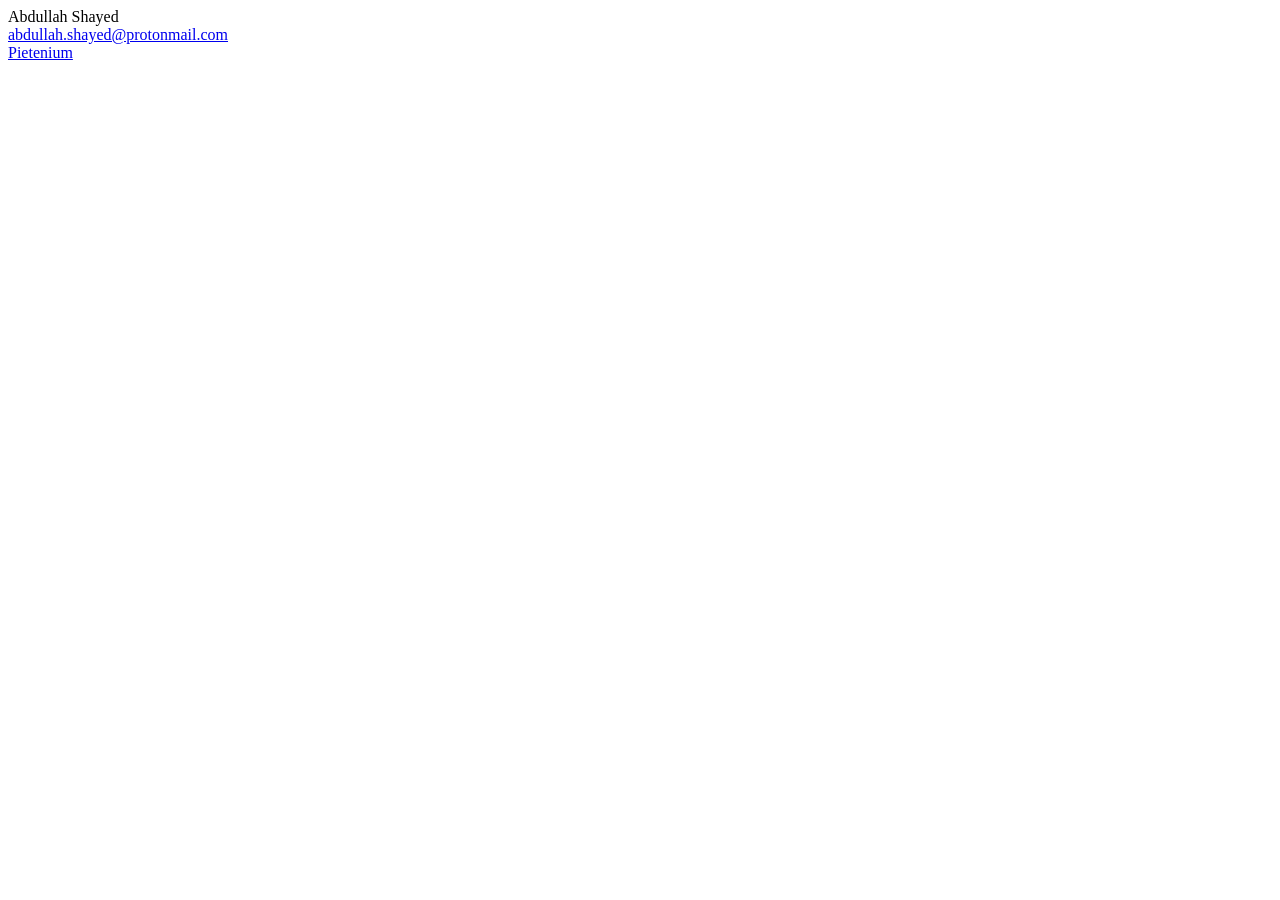
==== index.html @ c9d85520 "Create Abdullah Shayed's Github page" ====
<!DOCTYPE html>
<html lang="">
  <head>
    <meta charset="utf-8">
    <title></title>
  </head>
  <body>
    <header>Abdullah Shayed</header>
    <main> <a href="mailto:abdullah.shayed@protonmail.com">abdullah.shayed@protonmail.com</a> </main>
    <footer> <a href="https://pietenium.vercel.app" target="_blank" rel="noopener noreferrer">Pietenium</a> </footer>
  </body>
</html>
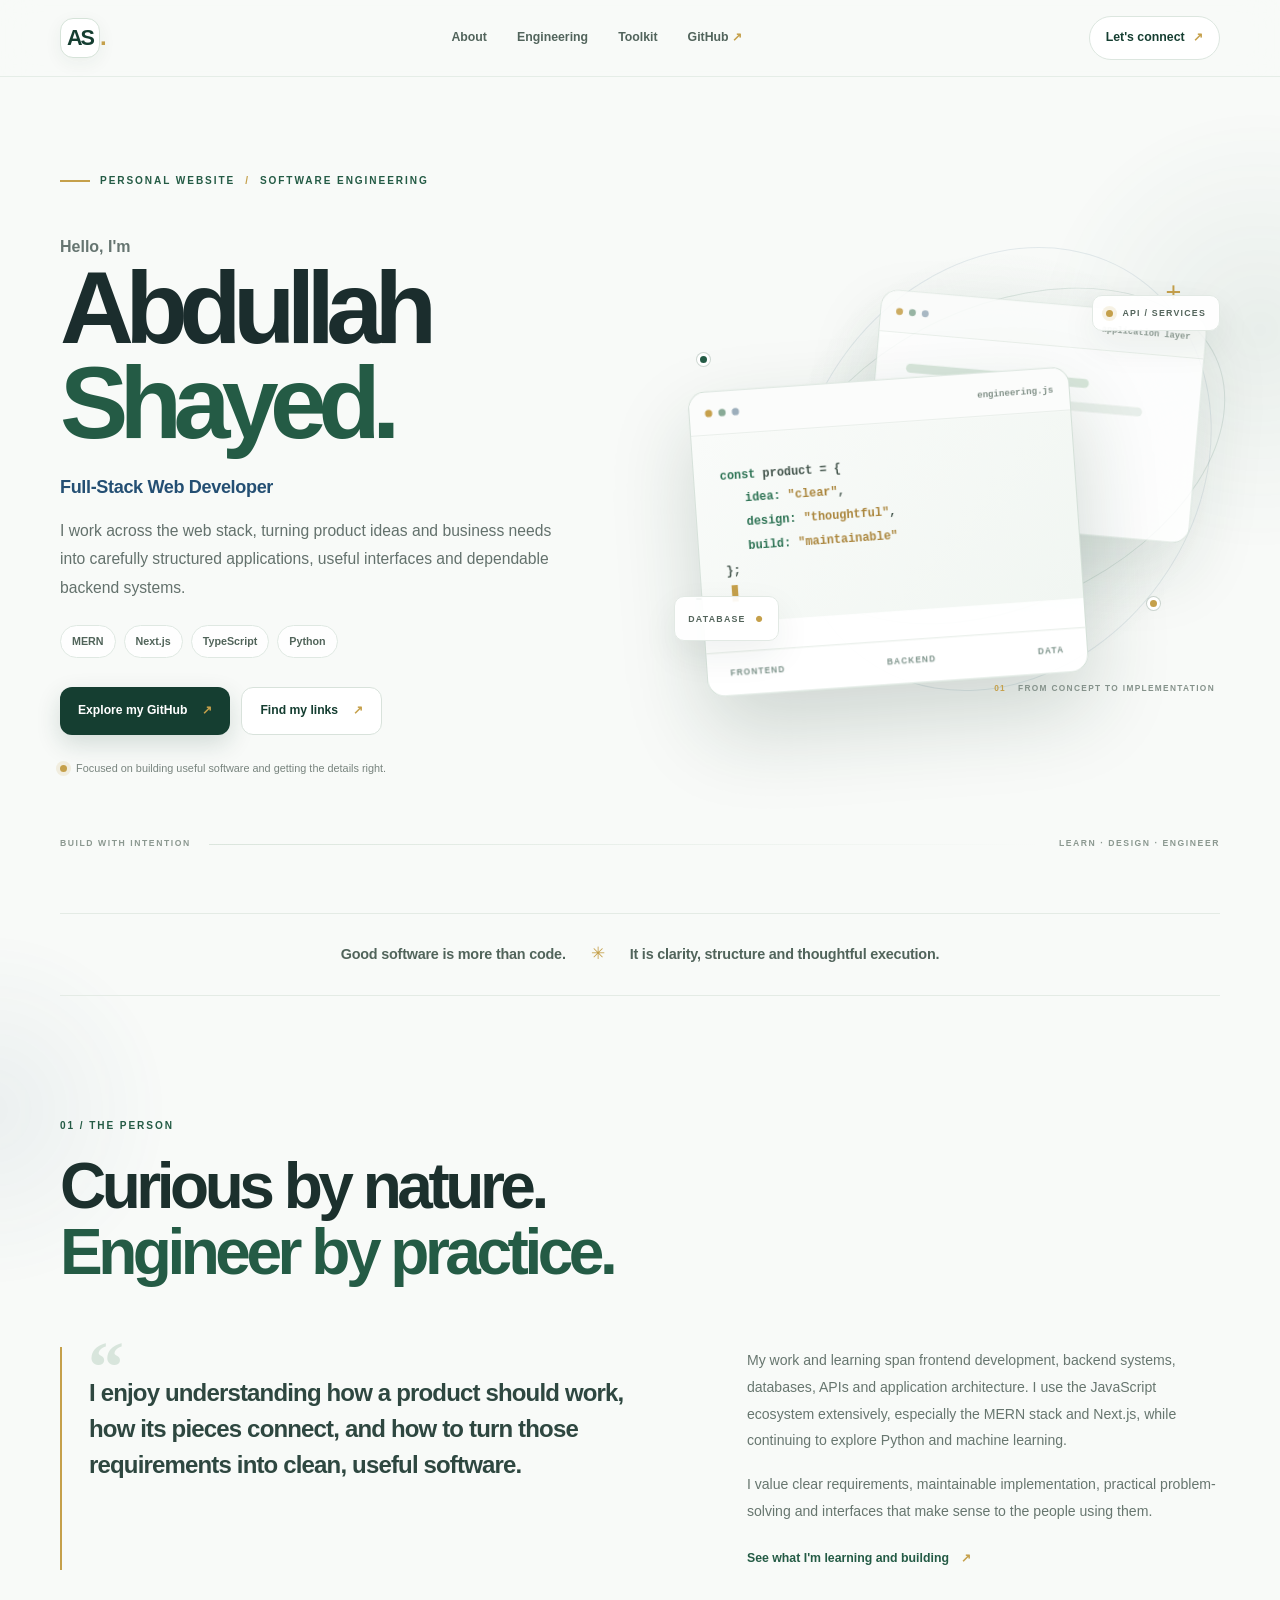
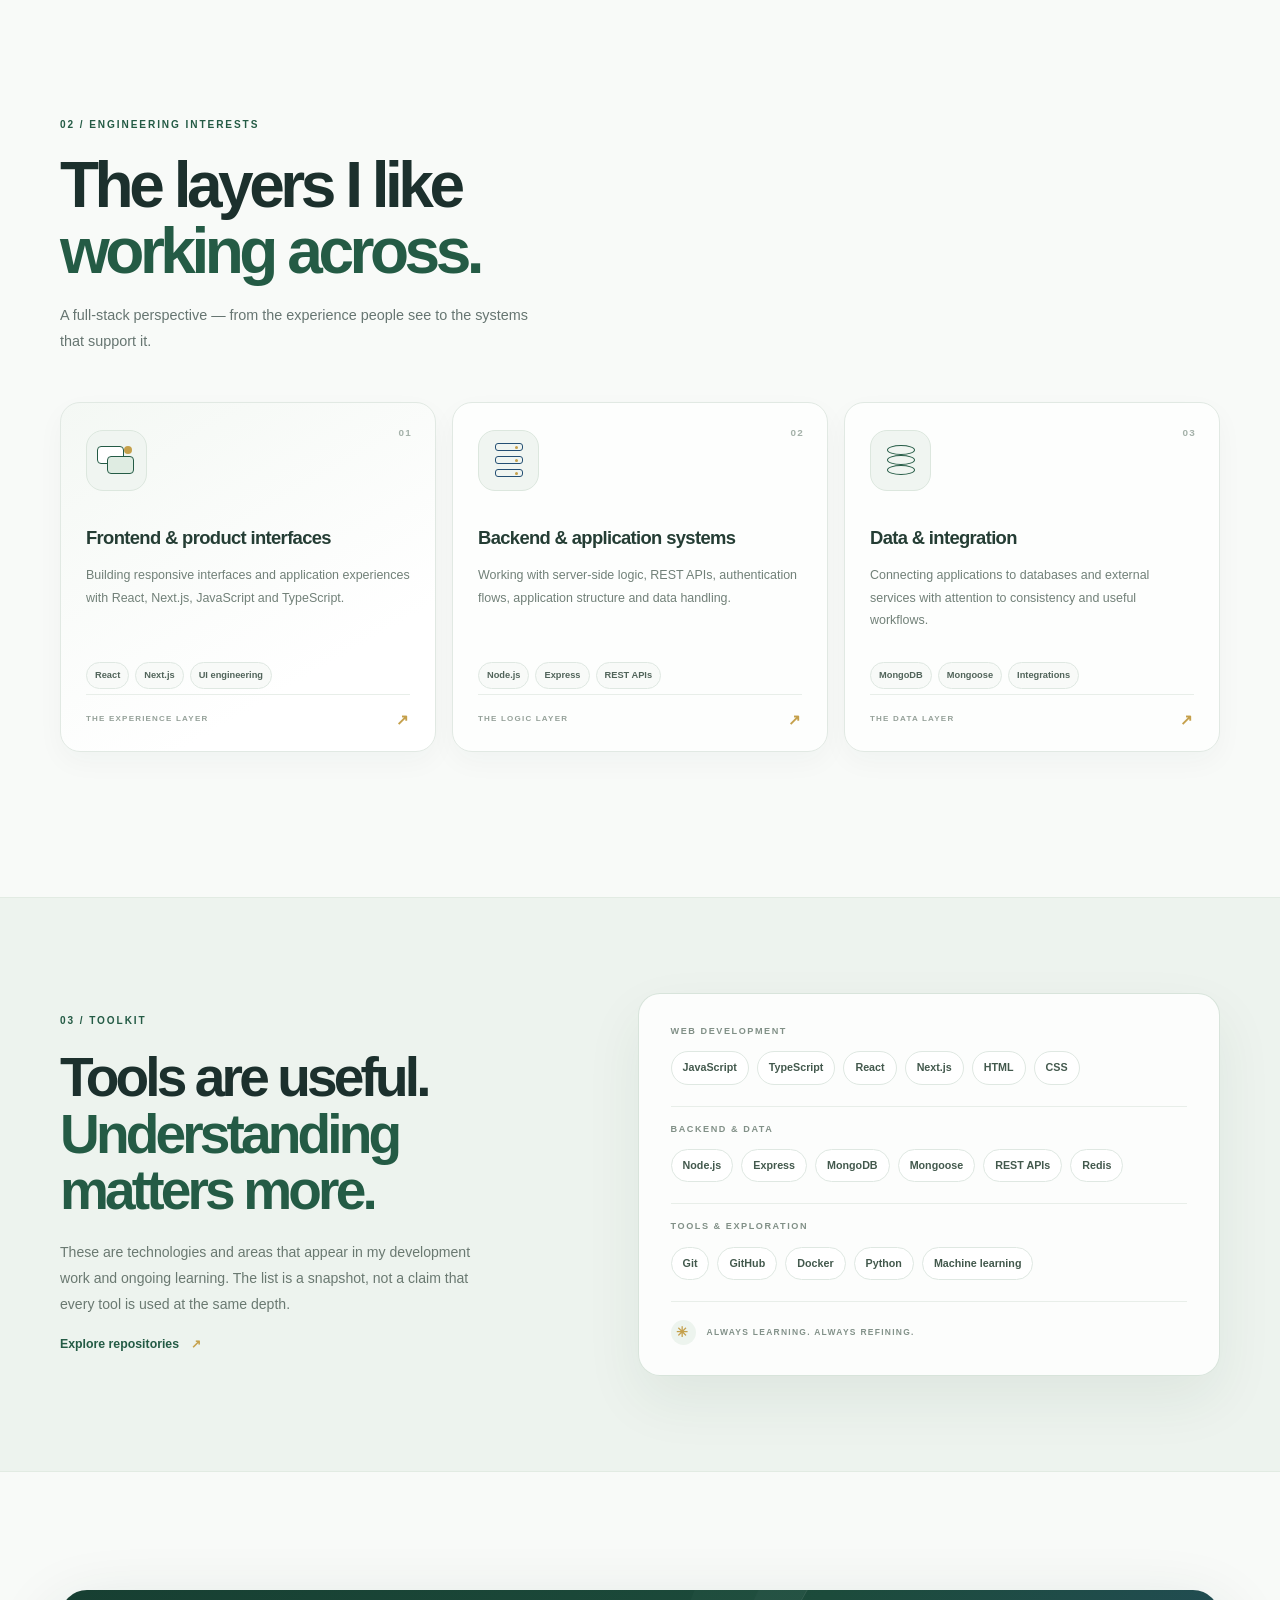
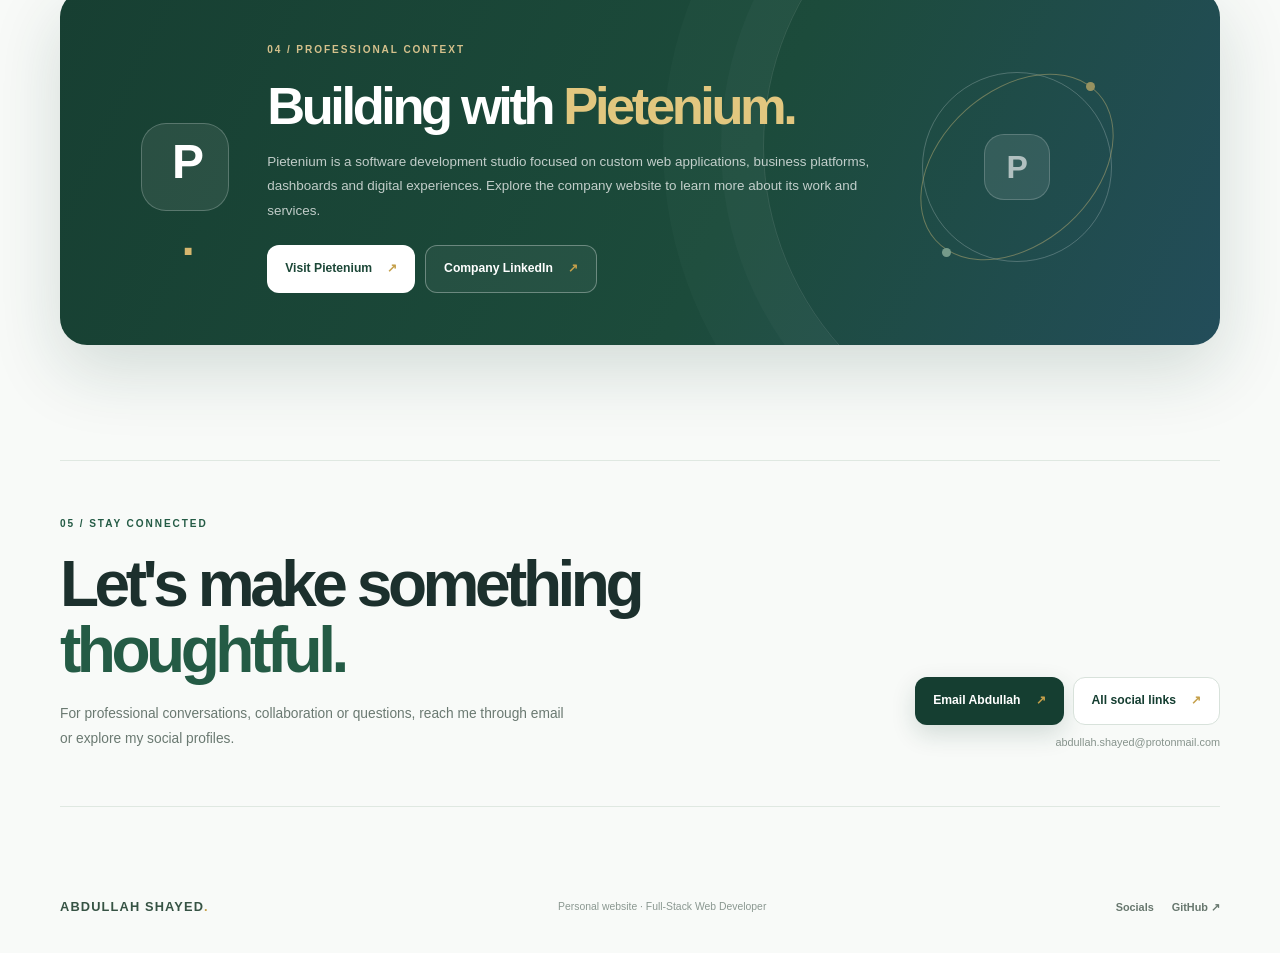
==== commit 2911ff9f: "feat: redesign personal portfolio and upgrade SEO Redesign homepage with a modern, responsive person" ====
--- a/index.html
+++ b/index.html
@@ -1,12 +1,174 @@
-<!DOCTYPE html>
-<html lang="">
-  <head>
-    <meta charset="utf-8">
-    <title></title>
-  </head>
-  <body>
-    <header>Abdullah Shayed</header>
-    <main> <a href="mailto:abdullah.shayed@protonmail.com">abdullah.shayed@protonmail.com</a> </main>
-    <footer> <a href="https://pietenium.vercel.app" target="_blank" rel="noopener noreferrer">Pietenium</a> </footer>
-  </body>
+<!doctype html>
+<html lang="en">
+<head>
+  <meta charset="utf-8">
+  <meta name="viewport" content="width=device-width, initial-scale=1">
+  <meta name="color-scheme" content="light">
+  <meta name="theme-color" content="#f8faf8">
+  <title>Abdullah Shayed — Full-Stack Web Developer & Software Engineer</title>
+  <meta name="description" content="Abdullah Shayed is a full-stack web developer working with MERN, Next.js, TypeScript and Python to build thoughtful web applications, APIs and digital products. He is interested in software engineering, product design and practical problem-solving. Explore his work, learning and professional links. Software engineering across the web stack, from frontend interfaces to backend systems and data integration. Scalable, maintainable and useful software built with clarity and intention. Flexible, practical and thoughtful engineering across the web stack. MERN, Next.js, TypeScript and Python. Explore Abdullah Shayed's work, learning and professional links. Authority">
+  <meta name="keywords" content="Software engineer, web developer, full-stack developer, MERN stack, Next.js, TypeScript, Python, frontend development, backend development, database integration, API development, software architecture, product design, practical problem-solving, Artificial Intelligence, Machine Learning, Abdullah Shayed, personal website, professional portfolio, GitHub, LinkedIn, social links, Python programming, JavaScript, React, Node.js, Express, MongoDB, Mongoose, REST APIs, Redis, Docker, Git, GitHub Actions, continuous integration, continuous deployment, web application development, digital product development, software engineering principles, clean code practices, maintainable codebase, scalable applications, user experience design, responsive web design, cross-browser compatibility, performance optimization, security best practices, software development lifecycle, agile methodologies, version control, collaborative development, open-source contributions, technical blog, coding tutorials, programming resources, software engineering community, professional networking, career development in software engineering, technology trends, emerging technologies, software development tools, programming languages, software engineering best practices, code reviews, debugging techniques, testing strategies, software documentation, project management in software development, software development frameworks, software design patterns, software development methodologies, continuous learning in software engineering, professional growth in technology industry, software engineering career opportunities, software development challenges, software engineering case studies, software development success stories, software engineering insights, software development tips and tricks, software engineering news and updates, software development conferences and events, software engineering podcasts and webinars, software development communities and forums, software engineering mentorship programs, software development certifications and training programs, software engineering job market trends, software development salary insights, software engineering career paths and specializations, software development portfolio building tips, software engineering interview preparation strategies, software development resume writing tips, software engineering networking opportunities, software development industry news and analysis, software engineering thought leadership, software development innovation and creativity, software engineering problem-solving techniques, software development project management best practices, software engineering team collaboration strategies, software development agile project management tools, software engineering continuous integration and deployment practices, software development code quality assurance techniques, software engineering performance optimization strategies, software development security best practices and guidelines, software engineering user experience design principles, software development responsive web design techniques, software engineering cross-browser compatibility testing methods, software development performance monitoring and optimization tools, software engineering security vulnerability assessment and mitigation strategies, software development lifecycle management best practices, software engineering agile methodologies implementation strategies, software development version control systems and workflows, software engineering collaborative development platforms and tools, software development open-source contributions and community engagement strategies, software engineering technical blogging and content creation tips, software development coding tutorials and educational resources recommendations, software engineering programming language selection criteria and considerations, software development framework evaluation and selection guidelines, software engineering design pattern implementation examples and best practices, software development testing strategies and methodologies overview, software engineering debugging techniques and troubleshooting approaches, software development documentation standards and best practices guidelines, software engineering project management methodologies and tools comparison, software development continuous learning and professional development strategies, software engineering career growth and advancement opportunities, software development industry trends and emerging technologies analysis, software engineering best practices for code reviews and collaboration, software development performance optimization techniques and tools overview, software engineering security best practices and guidelines for web applications, software development user experience design principles and usability testing methods, software engineering responsive web design techniques and cross-browser compatibility testing approaches, software development performance monitoring and optimization tools evaluation and selection criteria, software engineering security vulnerability assessment and mitigation strategies implementation guidelines, software development lifecycle management best practices and process improvement strategies, software engineering agile methodologies implementation strategies and case studies, software development version control systems and workflows best practices recommendations, software engineering collaborative development platforms and tools evaluation and selection criteria, software development open-source contributions and community engagement strategies best practices, software engineering technical blogging and content creation tips for personal branding, software development coding tutorials and educational resources recommendations for skill enhancement, software engineering programming language selection criteria and considerations for project requirements, software development framework evaluation and selection guidelines for efficient application development, software engineering design pattern implementation examples and best practices for maintainable codebase.">
+  <meta name="author" content="Abdullah Shayed">
+  <meta name="robots" content="index, follow, max-image-preview:large, max-snippet:-1, max-video-preview:-1">
+  <meta name="referrer" content="strict-origin-when-cross-origin">
+  <link rel="canonical" href="https://heyabdullahbruh.github.io/">
+  <link rel="icon" href="/hislogo.svg" type="image/svg+xml">
+  <link rel="preload" as="image" href="/hisOg.jpg" fetchpriority="high">
+  <link rel="stylesheet" href="/index.css">
+
+  <meta property="og:type" content="website">
+  <meta property="og:site_name" content="Abdullah Shayed">
+  <meta property="og:locale" content="en_US">
+  <meta property="og:title" content="Abdullah Shayed — Full-Stack Web Developer">
+  <meta property="og:description" content="Full-stack web development across MERN, Next.js, TypeScript and Python. Explore Abdullah Shayed's engineering interests, work and professional links.">
+  <meta property="og:url" content="https://heyabdullahbruh.github.io/">
+  <meta property="og:image" content="https://heyabdullahbruh.github.io/hisOg.jpg">
+  <meta property="og:image:secure_url" content="https://heyabdullahbruh.github.io/hisOg.jpg">
+  <meta property="og:image:type" content="image/jpeg">
+  <meta property="og:image:width" content="1200">
+  <meta property="og:image:height" content="630">
+  <meta property="og:image:alt" content="Abdullah Shayed, Full-Stack Web Developer. MERN, Next.js, TypeScript and Python, with a clean software-engineering illustration.">
+
+  <meta name="twitter:card" content="summary_large_image">
+  <meta name="twitter:title" content="Abdullah Shayed — Full-Stack Web Developer">
+  <meta name="twitter:description" content="Full-stack web development across MERN, Next.js, TypeScript and Python. Explore Abdullah Shayed's engineering interests, work and professional links.">
+  <meta name="twitter:image" content="https://heyabdullahbruh.github.io/hisOg.jpg">
+  <meta name="twitter:image:alt" content="Abdullah Shayed — Full-Stack Web Developer">
+
+  <script type="application/ld+json">
+  {
+    "@context": "https://schema.org",
+    "@graph": [
+      {
+        "@type": "Person",
+        "@id": "https://heyabdullahbruh.github.io/#person",
+        "name": "Abdullah Shayed",
+        "url": "https://heyabdullahbruh.github.io/",
+        "email": "abdullah.shayed@protonmail.com",
+        "jobTitle": "Full-Stack Web Developer",
+        "image": "https://heyabdullahbruh.github.io/hisOg.jpg",
+        "sameAs": [
+          "https://github.com/heyAbdullahBruh",
+          "https://www.linkedin.com/in/heyabdullahbro/",
+          "https://www.instagram.com/abdullah_shayed/",
+          "https://x.com/abdullah_shayed",
+          "https://orcid.org/0009-0007-9319-9408"
+        ]
+      },
+      {
+        "@type": "WebSite",
+        "@id": "https://heyabdullahbruh.github.io/#website",
+        "url": "https://heyabdullahbruh.github.io/",
+        "name": "Abdullah Shayed",
+        "inLanguage": "en",
+        "publisher": { "@id": "https://heyabdullahbruh.github.io/#person" }
+      },
+      {
+        "@type": "ProfilePage",
+        "@id": "https://heyabdullahbruh.github.io/#profile",
+        "url": "https://heyabdullahbruh.github.io/",
+        "name": "Abdullah Shayed — Full-Stack Web Developer",
+        "isPartOf": { "@id": "https://heyabdullahbruh.github.io/#website" },
+        "mainEntity": { "@id": "https://heyabdullahbruh.github.io/#person" },
+        "inLanguage": "en"
+      }
+    ]
+  }
+  </script>
+  <script src="/index.js" defer></script>
+</head>
+<body>
+  <a class="skip-link" href="#main-content">Skip to content</a>
+  <div class="ambient ambient-one" aria-hidden="true"></div>
+  <div class="ambient ambient-two" aria-hidden="true"></div>
+
+  <header class="site-header" id="top">
+    <nav class="nav-wrap" aria-label="Main navigation">
+      <a class="brand-mark" href="/" aria-label="Abdullah Shayed home"><span>AS</span><i>.</i></a>
+      <div class="nav-links">
+        <a href="#about">About</a>
+        <a href="#engineering">Engineering</a>
+        <a href="#toolkit">Toolkit</a>
+        <a href="https://github.com/heyAbdullahBruh" target="_blank" rel="noopener noreferrer">GitHub <span aria-hidden="true">↗</span></a>
+      </div>
+      <a class="nav-contact" href="mailto:abdullah.shayed@protonmail.com">Let's connect <span aria-hidden="true">↗</span></a>
+    </nav>
+  </header>
+
+  <main id="main-content">
+    <section class="hero section-shell" aria-labelledby="hero-title">
+      <div class="hero-copy reveal">
+        <p class="eyebrow"><span class="eyebrow-line"></span> PERSONAL WEBSITE <span class="eyebrow-dot">/</span> SOFTWARE ENGINEERING</p>
+        <p class="hero-intro">Hello, I'm</p>
+        <h1 id="hero-title">Abdullah<br><span>Shayed.</span></h1>
+        <p class="hero-role">Full-Stack Web Developer</p>
+        <p class="hero-description">I work across the web stack, turning product ideas and business needs into carefully structured applications, useful interfaces and dependable backend systems.</p>
+        <div class="hero-tags" aria-label="Primary technologies">
+          <span>MERN</span><span>Next.js</span><span>TypeScript</span><span>Python</span>
+        </div>
+        <div class="hero-actions">
+          <a class="button button-primary" href="https://github.com/heyAbdullahBruh" target="_blank" rel="noopener noreferrer">Explore my GitHub <span aria-hidden="true">↗</span></a>
+          <a class="button button-secondary" href="/socials.html">Find my links <span aria-hidden="true">↗</span></a>
+        </div>
+        <p class="hero-note"><span class="note-dot"></span> Focused on building useful software and getting the details right.</p>
+      </div>
+
+      <div class="hero-visual reveal" data-tilt aria-label="Illustration of software engineering layers">
+        <div class="visual-orbit orbit-a" aria-hidden="true"></div>
+        <div class="visual-orbit orbit-b" aria-hidden="true"></div>
+        <div class="visual-cross cross-a" aria-hidden="true">+</div>
+        <div class="visual-cross cross-b" aria-hidden="true">+</div>
+        <div class="float-label label-api"><span class="label-pulse"></span> API / SERVICES</div>
+        <div class="float-label label-db">DATABASE <b>●</b></div>
+        <div class="stack-window window-back" aria-hidden="true"><div class="window-top"><i></i><i></i><i></i><span>application layer</span></div><div class="window-lines"><b></b><b></b><b></b></div></div>
+        <div class="stack-window window-front" aria-hidden="true">
+          <div class="window-top"><i></i><i></i><i></i><span>engineering.js</span></div>
+          <div class="code-area"><span class="code-line"><em>const</em> product = {</span><span class="code-line indent"><em>idea:</em> <strong>"clear"</strong>,</span><span class="code-line indent"><em>design:</em> <strong>"thoughtful"</strong>,</span><span class="code-line indent"><em>build:</em> <strong>"maintainable"</strong></span><span class="code-line">};</span><span class="code-cursor"></span></div>
+          <div class="window-bottom"><span>FRONTEND</span><span>BACKEND</span><span>DATA</span></div>
+        </div>
+        <div class="visual-node node-green" aria-hidden="true"></div><div class="visual-node node-gold" aria-hidden="true"></div>
+        <div class="visual-caption"><span>01</span><span>FROM CONCEPT TO IMPLEMENTATION</span></div>
+      </div>
+      <div class="hero-bottomline" aria-hidden="true"><span>BUILD WITH INTENTION</span><span class="bottom-rule"></span><span>LEARN · DESIGN · ENGINEER</span></div>
+    </section>
+
+    <section class="intro-strip section-shell" aria-label="Development philosophy">
+      <p>Good software is more than code.</p><span aria-hidden="true">✳</span><p>It is clarity, structure and thoughtful execution.</p>
+    </section>
+
+    <section class="content-section section-shell" id="about" aria-labelledby="about-title">
+      <div class="section-head reveal"><p class="section-kicker">01 / THE PERSON</p><h2 id="about-title">Curious by nature.<br><span>Engineer by practice.</span></h2></div>
+      <div class="about-layout">
+        <div class="about-lead reveal"><span class="quote-mark">“</span><p>I enjoy understanding how a product should work, how its pieces connect, and how to turn those requirements into clean, useful software.</p></div>
+        <div class="about-detail reveal"><p>My work and learning span frontend development, backend systems, databases, APIs and application architecture. I use the JavaScript ecosystem extensively, especially the MERN stack and Next.js, while continuing to explore Python and machine learning.</p><p>I value clear requirements, maintainable implementation, practical problem-solving and interfaces that make sense to the people using them.</p><a class="text-link" href="https://github.com/heyAbdullahBruh" target="_blank" rel="noopener noreferrer">See what I'm learning and building <span aria-hidden="true">↗</span></a></div>
+      </div>
+    </section>
+
+    <section class="content-section section-shell" id="engineering" aria-labelledby="engineering-title">
+      <div class="section-head reveal"><p class="section-kicker">02 / ENGINEERING INTERESTS</p><h2 id="engineering-title">The layers I like<br><span>working across.</span></h2><p class="section-subtitle">A full-stack perspective — from the experience people see to the systems that support it.</p></div>
+      <div class="focus-grid">
+        <article class="focus-card focus-card-feature reveal"><div class="focus-number">01</div><div class="focus-icon icon-screen" aria-hidden="true"><span></span><span></span><span></span></div><h3>Frontend & product interfaces</h3><p>Building responsive interfaces and application experiences with React, Next.js, JavaScript and TypeScript.</p><div class="focus-tags"><span>React</span><span>Next.js</span><span>UI engineering</span></div><div class="focus-card-foot"><span>THE EXPERIENCE LAYER</span><span>↗</span></div></article>
+        <article class="focus-card reveal"><div class="focus-number">02</div><div class="focus-icon icon-server" aria-hidden="true"><i></i><i></i><i></i></div><h3>Backend & application systems</h3><p>Working with server-side logic, REST APIs, authentication flows, application structure and data handling.</p><div class="focus-tags"><span>Node.js</span><span>Express</span><span>REST APIs</span></div><div class="focus-card-foot"><span>THE LOGIC LAYER</span><span>↗</span></div></article>
+        <article class="focus-card reveal"><div class="focus-number">03</div><div class="focus-icon icon-data" aria-hidden="true"><i></i><i></i><i></i></div><h3>Data & integration</h3><p>Connecting applications to databases and external services with attention to consistency and useful workflows.</p><div class="focus-tags"><span>MongoDB</span><span>Mongoose</span><span>Integrations</span></div><div class="focus-card-foot"><span>THE DATA LAYER</span><span>↗</span></div></article>
+      </div>
+    </section>
+
+    <section class="toolkit-section" id="toolkit" aria-labelledby="toolkit-title">
+      <div class="section-shell toolkit-layout">
+        <div class="toolkit-copy reveal"><p class="section-kicker">03 / TOOLKIT</p><h2 id="toolkit-title">Tools are useful.<br><span>Understanding matters more.</span></h2><p>These are technologies and areas that appear in my development work and ongoing learning. The list is a snapshot, not a claim that every tool is used at the same depth.</p><a class="text-link" href="https://github.com/heyAbdullahBruh" target="_blank" rel="noopener noreferrer">Explore repositories <span aria-hidden="true">↗</span></a></div>
+        <div class="toolkit-panel reveal"><div class="toolkit-group"><p>WEB DEVELOPMENT</p><div class="tool-pills"><span>JavaScript</span><span>TypeScript</span><span>React</span><span>Next.js</span><span>HTML</span><span>CSS</span></div></div><div class="toolkit-group"><p>BACKEND & DATA</p><div class="tool-pills"><span>Node.js</span><span>Express</span><span>MongoDB</span><span>Mongoose</span><span>REST APIs</span><span>Redis</span></div></div><div class="toolkit-group"><p>TOOLS & EXPLORATION</p><div class="tool-pills"><span>Git</span><span>GitHub</span><span>Docker</span><span>Python</span><span>Machine learning</span></div></div><div class="toolkit-foot"><span class="toolkit-orbit">✳</span><span>ALWAYS LEARNING. ALWAYS REFINING.</span></div></div>
+      </div>
+    </section>
+
+    <section class="pietenium-section section-shell" aria-labelledby="pietenium-title">
+      <div class="pietenium-panel reveal"><div class="pietenium-mark" aria-hidden="true">P<span>.</span></div><div class="pietenium-copy"><p class="section-kicker">04 / PROFESSIONAL CONTEXT</p><h2 id="pietenium-title">Building with <span>Pietenium.</span></h2><p>Pietenium is a software development studio focused on custom web applications, business platforms, dashboards and digital experiences. Explore the company website to learn more about its work and services.</p><div class="pietenium-actions"><a class="button button-light" href="https://pietenium.vercel.app/" target="_blank" rel="noopener noreferrer">Visit Pietenium <span aria-hidden="true">↗</span></a><a class="button button-outline-light" href="https://www.linkedin.com/company/pietenium/" target="_blank" rel="noopener noreferrer">Company LinkedIn <span aria-hidden="true">↗</span></a></div></div><div class="pietenium-orbit" aria-hidden="true"><div class="orbit-ring ring-one"></div><div class="orbit-ring ring-two"></div><div class="orbit-center">P</div><i></i><b></b></div></div>
+    </section>
+
+    <section class="contact-section section-shell" id="contact" aria-labelledby="contact-title">
+      <div class="contact-panel reveal"><div><p class="section-kicker">05 / STAY CONNECTED</p><h2 id="contact-title">Let's make something<br><span>thoughtful.</span></h2><p>For professional conversations, collaboration or questions, reach me through email or explore my social profiles.</p></div><div class="contact-actions"><a class="button button-primary" href="mailto:abdullah.shayed@protonmail.com">Email Abdullah <span aria-hidden="true">↗</span></a><a class="button button-secondary" href="/socials.html">All social links <span aria-hidden="true">↗</span></a><span class="contact-address">abdullah.shayed@protonmail.com</span></div></div>
+    </section>
+  </main>
+
+  <footer class="site-footer section-shell"><a class="footer-brand" href="#top">ABDULLAH SHAYED<span>.</span></a><p>Personal website · Full-Stack Web Developer</p><div><a href="/socials.html">Socials</a><a href="https://github.com/heyAbdullahBruh" target="_blank" rel="noopener noreferrer">GitHub ↗</a></div></footer>
+</body>
 </html>
--- a/index.css
+++ b/index.css
@@ -0,0 +1,17 @@
+@charset "UTF-8";
+:root{--paper:#f8faf8;--white:#fff;--ink:#192b2a;--muted:#667571;--forest:#245b45;--forest-deep:#153e31;--blue:#244f73;--gold:#c5a04b;--line:#e3eae5;--soft:#eef4ef;--shadow:0 24px 70px rgba(22,57,43,.10);--radius:28px;--max:1160px;color-scheme:light}
+*{box-sizing:border-box}html{scroll-behavior:smooth;scroll-padding-top:90px}body{margin:0;background:var(--paper);color:var(--ink);font-family:Inter,"Segoe UI",Roboto,Helvetica,Arial,sans-serif;line-height:1.6;-webkit-font-smoothing:antialiased;text-rendering:optimizeLegibility;overflow-x:hidden}a{color:inherit}::selection{background:#d9e9dd;color:var(--forest-deep)}.skip-link{position:absolute;left:18px;top:-60px;z-index:1000;padding:12px 16px;border-radius:10px;background:var(--forest-deep);color:#fff}.skip-link:focus{top:16px}.ambient{position:absolute;z-index:-1;pointer-events:none;border-radius:50%;filter:blur(3px)}.ambient-one{width:460px;height:460px;top:100px;right:-210px;background:radial-gradient(circle,rgba(36,91,69,.07),transparent 68%)}.ambient-two{width:360px;height:360px;top:930px;left:-190px;background:radial-gradient(circle,rgba(36,79,115,.06),transparent 70%)}
+.site-header{position:sticky;top:0;z-index:50;border-bottom:1px solid rgba(224,233,227,.78);background:rgba(248,250,248,.88);backdrop-filter:blur(18px);-webkit-backdrop-filter:blur(18px)}.nav-wrap{width:min(var(--max),calc(100% - 56px));height:76px;margin:auto;display:flex;align-items:center;justify-content:space-between;gap:28px}.brand-mark{display:flex;align-items:baseline;text-decoration:none;color:var(--forest-deep);font-size:1.35rem;font-weight:900;letter-spacing:-.09em}.brand-mark span{display:inline-grid;place-items:center;width:40px;height:40px;border:1px solid #d6e3d9;border-radius:13px;background:#fff;box-shadow:0 5px 18px rgba(28,63,47,.06)}.brand-mark i{color:var(--gold);font-style:normal;font-size:1.5rem}.nav-links{display:flex;align-items:center;gap:30px}.nav-links a,.nav-contact{font-size:.77rem;font-weight:650;text-decoration:none;color:#52645c;transition:color .2s}.nav-links a:hover,.nav-contact:hover{color:var(--forest)}.nav-links a span{color:var(--gold)}.nav-contact{padding:11px 16px;border:1px solid #dce6df;border-radius:999px;background:#fff;color:var(--forest-deep)}.nav-contact span{color:var(--gold);margin-left:5px}
+.section-shell{width:min(var(--max),calc(100% - 56px));margin-inline:auto}.hero{position:relative;min-height:690px;padding:86px 0 62px;display:grid;grid-template-columns:1.02fr .98fr;align-items:center;gap:32px}.hero-copy{position:relative;z-index:2;max-width:590px}.eyebrow,.section-kicker{display:flex;align-items:center;gap:10px;color:var(--forest);font-size:.63rem;font-weight:850;letter-spacing:.19em}.eyebrow-line{width:30px;height:2px;background:var(--gold)}.eyebrow-dot{color:var(--gold)}.hero-intro{margin:45px 0 0;color:var(--muted);font-size:1rem;font-weight:600}.hero h1{margin:0;color:#1b2d2d;font-size:clamp(4.8rem,8vw,7.35rem);font-weight:820;letter-spacing:-.085em;line-height:.93}.hero h1 span{color:var(--forest)}.hero-role{margin:23px 0 0;color:var(--blue);font-size:1.13rem;font-weight:760;letter-spacing:-.02em}.hero-description{max-width:520px;margin:15px 0 0;color:#63716c;font-size:.98rem;line-height:1.8}.hero-tags{display:flex;flex-wrap:wrap;gap:8px;margin-top:23px}.hero-tags span,.focus-tags span,.tool-pills span{padding:7px 11px;border:1px solid #dfe8e2;border-radius:999px;background:rgba(255,255,255,.82);color:#51645a;font-size:.67rem;font-weight:700}.hero-actions{display:flex;flex-wrap:wrap;gap:11px;margin-top:29px}.button{display:inline-flex;align-items:center;justify-content:center;gap:15px;min-height:48px;padding:0 18px;border-radius:12px;text-decoration:none;font-size:.76rem;font-weight:780;transition:transform .22s,box-shadow .22s,background .22s,border-color .22s}.button:hover{transform:translateY(-3px)}.button-primary{background:var(--forest-deep);color:#fff;box-shadow:0 9px 24px rgba(21,62,49,.16)}.button-primary:hover{background:#1d513d;box-shadow:0 14px 28px rgba(21,62,49,.22)}.button-secondary{border:1px solid #d8e2db;background:#fff;color:var(--forest-deep)}.button-secondary:hover{border-color:#a9c1b1;box-shadow:0 10px 24px rgba(26,66,46,.07)}.button span{color:var(--gold)}.hero-note{display:flex;align-items:center;gap:9px;margin:25px 0 0;color:#78847e;font-size:.68rem}.note-dot,.label-pulse{width:7px;height:7px;border-radius:50%;background:var(--gold);box-shadow:0 0 0 4px rgba(197,160,75,.14)}
+.hero-visual{--rx:0deg;--ry:0deg;position:relative;min-height:500px;perspective:1200px;transform:perspective(1200px) rotateX(var(--rx)) rotateY(var(--ry));transform-style:preserve-3d;transition:transform .25s ease;isolation:isolate}.hero-visual:before{position:absolute;content:"";width:420px;height:420px;right:10px;top:34px;border-radius:50%;background:radial-gradient(circle,#edf4ed 0,#eef3f0 45%,rgba(238,243,240,0) 72%);z-index:-2}.visual-orbit{position:absolute;border:1px solid rgba(36,91,69,.13);border-radius:50%;transform:rotate(-25deg)}.orbit-a{width:470px;height:300px;right:-18px;top:86px}.orbit-b{width:390px;height:470px;right:23px;top:14px;transform:rotate(36deg);border-color:rgba(36,79,115,.10)}.visual-cross{position:absolute;color:var(--gold);font-size:1.7rem;font-weight:300}.cross-a{right:7%;top:10%}.cross-b{left:5%;bottom:20%;color:#729886}.float-label{position:absolute;z-index:5;display:flex;align-items:center;gap:9px;padding:10px 13px;border:1px solid #e2e9e4;border-radius:10px;background:rgba(255,255,255,.93);box-shadow:0 14px 36px rgba(28,62,47,.07);color:#53645b;font-size:.55rem;font-weight:850;letter-spacing:.14em}.label-api{right:0;top:75px}.label-db{left:7px;bottom:79px}.label-db b{color:var(--gold);font-size:.9rem}.stack-window{position:absolute;border:1px solid rgba(210,223,214,.95);border-radius:17px;background:rgba(255,255,255,.94);box-shadow:0 30px 70px rgba(22,56,41,.13);overflow:hidden;transform-style:preserve-3d}.window-back{width:330px;height:230px;right:19px;top:81px;transform:translateZ(-10px) rotate(5deg);opacity:.87}.window-front{width:370px;height:296px;left:38px;top:162px;transform:translateZ(38px) rotate(-4deg);box-shadow:0 35px 80px rgba(22,56,41,.18)}.window-top{height:42px;display:flex;align-items:center;gap:6px;padding:0 15px;border-bottom:1px solid #e8eee9;background:#fbfcfb}.window-top i{width:7px;height:7px;border-radius:50%;background:#d8e3dc}.window-top i:first-child{background:#c6a04b}.window-top i:nth-child(2){background:#88aa96}.window-top i:nth-child(3){background:#9caebb}.window-top span{margin-left:auto;color:#809087;font:600 .55rem ui-monospace,SFMono-Regular,Consolas,monospace}.window-lines{padding:30px}.window-lines b{display:block;height:9px;margin:0 0 15px;border-radius:8px;background:#e7eee9}.window-lines b:first-child{width:69%;background:#d4e4d8}.window-lines b:nth-child(2){width:90%}.window-lines b:nth-child(3){width:52%}.code-area{padding:28px 25px 20px;background:linear-gradient(135deg,#f9fbf9,#f1f6f2);font:600 .72rem/2 ui-monospace,SFMono-Regular,Consolas,monospace;color:#42544b}.code-line{display:block}.code-line em{color:#2d7354;font-style:normal}.code-line strong{color:#aa853b;font-weight:700}.indent{padding-left:23px}.code-cursor{display:block;width:6px;height:16px;margin:3px 0 0 4px;background:#c5a04b;animation:blink 1.1s steps(2,start) infinite}.window-bottom{position:absolute;bottom:0;left:0;right:0;display:flex;justify-content:space-between;padding:14px 22px;border-top:1px solid #e5ece6;color:#799087;font-size:.5rem;font-weight:850;letter-spacing:.14em}.visual-node{position:absolute;z-index:4;width:13px;height:13px;border:3px solid #fff;border-radius:50%;box-shadow:0 0 0 1px rgba(26,67,49,.18)}.node-green{top:133px;left:30px;background:var(--forest)}.node-gold{right:60px;bottom:110px;background:var(--gold)}.visual-caption{position:absolute;right:5px;bottom:25px;display:flex;align-items:center;gap:12px;color:#85928b;font-size:.52rem;font-weight:850;letter-spacing:.16em}.visual-caption span:first-child{color:var(--gold)}.hero-bottomline{grid-column:1/-1;display:flex;align-items:center;gap:18px;margin-top:28px;color:#8b9890;font-size:.54rem;font-weight:800;letter-spacing:.18em}.bottom-rule{height:1px;flex:1;background:linear-gradient(90deg,#dbe5dd,rgba(219,229,221,0))}
+.intro-strip{display:flex;align-items:center;justify-content:center;gap:25px;padding:27px 0;border-block:1px solid #e4ebe5;color:#51645b;text-align:center}.intro-strip p{margin:0;font-size:.9rem;font-weight:650;letter-spacing:-.015em}.intro-strip span{color:var(--gold);font-size:1.05rem}.content-section{padding-top:122px;padding-bottom:25px}.section-head{max-width:660px}.section-kicker{margin:0 0 20px}.section-head h2,.toolkit-copy h2,.contact-panel h2{margin:0;color:#1c302d;font-size:clamp(2.7rem,5vw,4.3rem);line-height:1.03;letter-spacing:-.07em;font-weight:790}.section-head h2 span,.toolkit-copy h2 span,.contact-panel h2 span{color:var(--forest)}.section-subtitle{max-width:480px;margin:18px 0 0;color:var(--muted);font-size:.9rem;line-height:1.8}.about-layout{display:grid;grid-template-columns:1fr .82fr;gap:110px;margin-top:61px}.about-lead{position:relative;padding:15px 0 15px 27px;border-left:2px solid var(--gold)}.quote-mark{position:absolute;top:-21px;left:26px;color:#d8e5dc;font:700 4.5rem Georgia,serif}.about-lead p{position:relative;margin:13px 0 0;color:#2e4740;font-size:1.5rem;line-height:1.5;letter-spacing:-.035em;font-weight:620}.about-detail p{margin:0 0 17px;color:#67766f;font-size:.88rem;line-height:1.9}.text-link{display:inline-flex;align-items:center;gap:12px;margin-top:8px;color:var(--forest);font-size:.77rem;font-weight:780;text-decoration:none}.text-link span{color:var(--gold);transition:transform .2s}.text-link:hover span{transform:translate(3px,-3px)}
+.focus-grid{display:grid;grid-template-columns:repeat(3,1fr);gap:16px;margin-top:47px}.focus-card{position:relative;min-height:350px;padding:27px 25px 21px;border:1px solid #e1e9e3;border-radius:20px;background:rgba(255,255,255,.78);box-shadow:0 10px 28px rgba(29,62,45,.035);transition:transform .25s,box-shadow .25s,border-color .25s;overflow:hidden}.focus-card:hover{transform:translateY(-6px);border-color:#c7d8cc;box-shadow:var(--shadow)}.focus-card-feature{background:linear-gradient(150deg,#f4f8f4,#fff 74%)}.focus-number{position:absolute;right:23px;top:22px;color:#a4b1a9;font-size:.62rem;font-weight:800;letter-spacing:.12em}.focus-icon{height:61px;width:61px;margin-bottom:32px;display:grid;place-items:center;border:1px solid #dce7de;border-radius:17px;background:#f0f5f1}.icon-screen{position:relative}.icon-screen span{position:absolute;width:27px;height:18px;border:1.8px solid var(--forest);border-radius:4px}.icon-screen span:first-child{transform:translate(-6px,-5px);background:#fff}.icon-screen span:nth-child(2){transform:translate(4px,5px);background:#dfece2}.icon-screen span:nth-child(3){width:8px;height:8px;border:0;border-radius:50%;background:var(--gold);transform:translate(11px,-10px)}.icon-server{align-content:center;gap:5px}.icon-server i{width:28px;height:8px;border:1.5px solid var(--blue);border-radius:3px;position:relative}.icon-server i:after{content:"";position:absolute;width:3px;height:3px;right:4px;top:1.5px;border-radius:50%;background:var(--gold)}.icon-data{position:relative}.icon-data i{position:absolute;width:28px;height:10px;border:1.5px solid var(--forest);border-radius:50%}.icon-data i:first-child{transform:translateY(-10px)}.icon-data i:nth-child(2){transform:translateY(0)}.icon-data i:nth-child(3){transform:translateY(10px)}.focus-card h3{margin:0;color:#243d34;font-size:1.15rem;letter-spacing:-.035em}.focus-card p{min-height:80px;margin:12px 0 18px;color:#718078;font-size:.78rem;line-height:1.8}.focus-tags{display:flex;flex-wrap:wrap;gap:6px}.focus-tags span{padding:5px 8px;font-size:.58rem;background:#f8faf8}.focus-card-foot{position:absolute;left:25px;right:25px;bottom:19px;display:flex;align-items:center;justify-content:space-between;padding-top:13px;border-top:1px solid #e8eee9;color:#95a199;font-size:.5rem;font-weight:850;letter-spacing:.15em}.focus-card-foot span:last-child{color:var(--gold);font-size:.95rem}
+.toolkit-section{margin-top:120px;padding:95px 0;background:#edf3ee;border-block:1px solid #e2ebe3}.toolkit-layout{display:grid;grid-template-columns:.82fr 1fr;gap:100px;align-items:center}.toolkit-copy h2{font-size:clamp(2.45rem,4.3vw,3.8rem)}.toolkit-copy>p:not(.section-kicker){max-width:430px;margin:20px 0 10px;color:#6a7971;font-size:.88rem;line-height:1.85}.toolkit-panel{padding:30px 32px;border:1px solid rgba(212,225,215,.9);border-radius:22px;background:rgba(255,255,255,.8);box-shadow:0 24px 58px rgba(29,67,47,.07)}.toolkit-group{padding:15px 0 21px;border-bottom:1px solid #e8eee9}.toolkit-group:first-child{padding-top:0}.toolkit-group p{margin:0 0 13px;color:#819087;font-size:.57rem;font-weight:850;letter-spacing:.17em}.tool-pills{display:flex;flex-wrap:wrap;gap:8px}.tool-pills span{background:#fff;color:#43594d}.toolkit-foot{display:flex;align-items:center;gap:11px;padding-top:18px;color:#829189;font-size:.53rem;font-weight:850;letter-spacing:.15em}.toolkit-orbit{display:grid;place-items:center;width:25px;height:25px;border-radius:50%;background:#edf4ee;color:var(--gold);font-size:.9rem}
+.pietenium-section{padding-top:118px}.pietenium-panel{position:relative;display:flex;align-items:center;min-height:320px;padding:52px 7%;overflow:hidden;border-radius:27px;background:linear-gradient(115deg,#173f32,#1c4b3b 58%,#234d5a);color:#fff;box-shadow:0 25px 70px rgba(21,62,49,.16)}.pietenium-panel:before{position:absolute;content:"";width:600px;height:600px;right:-145px;top:-145px;border:1px solid rgba(255,255,255,.11);border-radius:50%;box-shadow:0 0 0 42px rgba(255,255,255,.025),0 0 0 100px rgba(255,255,255,.02)}.pietenium-mark{position:relative;z-index:1;display:grid;place-items:center;flex:0 0 88px;width:88px;height:88px;margin-right:38px;border:1px solid rgba(255,255,255,.22);border-radius:25px;background:rgba(255,255,255,.08);font-size:3rem;font-weight:850;letter-spacing:-.12em}.pietenium-mark span{color:#d6b66e}.pietenium-copy{position:relative;z-index:2;max-width:650px}.pietenium-copy .section-kicker{color:#d5c18c}.pietenium-copy h2{margin:0;color:#fff;font-size:clamp(2.1rem,4.1vw,3.5rem);letter-spacing:-.065em;line-height:1.05}.pietenium-copy h2 span{color:#e2c77f}.pietenium-copy>p:not(.section-kicker){max-width:620px;margin:17px 0 22px;color:rgba(255,255,255,.73);font-size:.84rem;line-height:1.8}.pietenium-actions{display:flex;flex-wrap:wrap;gap:10px}.button-light{background:#fff;color:#1c4737}.button-outline-light{border:1px solid rgba(255,255,255,.32);color:#fff;background:rgba(255,255,255,.05)}.button-outline-light:hover{background:rgba(255,255,255,.12)}.pietenium-orbit{position:absolute;right:8%;top:50%;width:220px;height:220px;transform:translateY(-50%);opacity:.65}.orbit-ring{position:absolute;inset:15px;border:1px solid rgba(255,255,255,.34);border-radius:50%}.ring-two{inset:0 33px;transform:rotate(48deg);border-color:rgba(223,195,125,.62)}.orbit-center{position:absolute;left:50%;top:50%;width:66px;height:66px;display:grid;place-items:center;transform:translate(-50%,-50%);border-radius:20px;background:rgba(255,255,255,.15);border:1px solid rgba(255,255,255,.3);font-size:2rem;font-weight:800}.pietenium-orbit i,.pietenium-orbit b{position:absolute;width:9px;height:9px;border-radius:50%;background:#d8b96c;top:25px;right:32px}.pietenium-orbit b{top:auto;right:auto;bottom:20px;left:35px;background:#a4c5ad}
+.contact-section{padding-top:115px;padding-bottom:90px}.contact-panel{display:flex;align-items:flex-end;justify-content:space-between;gap:50px;padding:55px 0;border-top:1px solid #dfe8e1;border-bottom:1px solid #dfe8e1}.contact-panel h2{font-size:clamp(2.7rem,5vw,4.3rem)}.contact-panel>div:first-child>p:last-child{max-width:510px;margin:18px 0 0;color:#6a7971;font-size:.86rem;line-height:1.8}.contact-actions{display:flex;flex-wrap:wrap;justify-content:flex-end;gap:9px;max-width:360px}.contact-address{flex-basis:100%;text-align:right;color:#86938c;font-size:.68rem}.site-footer{display:flex;align-items:center;justify-content:space-between;gap:20px;padding:0 0 35px;color:#8b9891}.footer-brand{color:#365344;font-size:.8rem;font-weight:900;letter-spacing:.09em;text-decoration:none}.footer-brand span{color:var(--gold)}.site-footer p{margin:0;font-size:.65rem}.site-footer>div{display:flex;gap:18px}.site-footer>div a{color:#67776e;text-decoration:none;font-size:.68rem;font-weight:650}.site-footer>div a:hover{color:var(--forest)}
+.reveal{opacity:0;transform:translateY(18px);transition:opacity .65s ease,transform .65s cubic-bezier(.2,.7,.2,1)}.reveal.is-visible{opacity:1;transform:translateY(0)}@keyframes blink{50%{opacity:0}}
+@media(max-width:980px){.hero{min-height:650px;grid-template-columns:1fr .9fr;gap:15px}.hero h1{font-size:clamp(4.2rem,8vw,6rem)}.hero-visual{transform:scale(.9);transform-origin:center right}.window-front{left:0;width:340px}.window-back{right:0;width:300px}.toolkit-layout{gap:50px}.pietenium-orbit{right:3%;opacity:.35}}
+@media(max-width:760px){.nav-wrap{width:calc(100% - 36px);height:68px}.nav-links{display:none}.section-shell{width:calc(100% - 36px)}.hero{padding-top:63px;grid-template-columns:1fr;gap:5px}.hero-copy{max-width:640px}.hero-intro{margin-top:33px}.hero h1{font-size:clamp(4.4rem,15vw,6.4rem)}.hero-visual{width:min(100%,500px);min-height:420px;margin:20px auto 0;transform:none}.window-front{left:5%;top:126px;width:77%;height:275px}.window-back{right:4%;top:47px;width:66%;height:210px}.hero-bottomline{margin-top:4px}.about-layout{grid-template-columns:1fr;gap:35px;margin-top:40px}.focus-grid{grid-template-columns:1fr;gap:12px}.focus-card{min-height:310px}.focus-card p{min-height:0}.toolkit-layout{grid-template-columns:1fr;gap:34px}.toolkit-section{margin-top:85px;padding:75px 0}.pietenium-panel{padding:38px 30px;align-items:flex-start}.pietenium-mark{flex-basis:66px;width:66px;height:66px;margin-right:22px;border-radius:19px;font-size:2.3rem}.pietenium-orbit{right:-25px;top:auto;bottom:-68px;transform:none}.contact-panel{align-items:flex-start;flex-direction:column;gap:32px}.contact-actions{justify-content:flex-start}.contact-address{text-align:left}.site-footer{flex-wrap:wrap}.site-footer p{order:3;flex-basis:100%}}
+@media(max-width:480px){.hero h1{font-size:4.1rem}.eyebrow{font-size:.53rem;letter-spacing:.13em}.hero-description{font-size:.88rem}.hero-visual{min-height:355px;margin-top:4px}.window-front{top:109px;height:252px}.window-back{top:38px}.code-area{padding:21px 18px 15px;font-size:.62rem}.window-bottom{padding:12px 16px}.float-label{font-size:.46rem;padding:8px 10px}.label-api{top:44px}.label-db{bottom:57px}.hero-bottomline{font-size:.43rem;gap:9px;letter-spacing:.11em}.intro-strip{gap:10px;flex-wrap:wrap}.intro-strip p{font-size:.77rem}.content-section{padding-top:88px}.section-head h2,.toolkit-copy h2,.contact-panel h2{font-size:2.7rem}.about-lead p{font-size:1.25rem}.toolkit-panel{padding:23px 19px}.pietenium-panel{display:block;padding:30px 24px}.pietenium-mark{margin:0 0 25px}.pietenium-copy h2{font-size:2.45rem}.pietenium-actions{align-items:stretch;flex-direction:column}.pietenium-actions .button{width:100%}.contact-section{padding-top:85px;padding-bottom:65px}.contact-actions{flex-direction:column;width:100%}.contact-actions .button{width:100%}.contact-address{font-size:.62rem}}
+@media(hover:none),(pointer:coarse){.hero-visual{transform:none!important}}
+@media(prefers-reduced-motion:reduce){html{scroll-behavior:auto}*,*::before,*::after{scroll-behavior:auto!important;animation-duration:.01ms!important;animation-iteration-count:1!important;transition-duration:.01ms!important}.reveal{opacity:1;transform:none}.hero-visual{transform:none!important}}
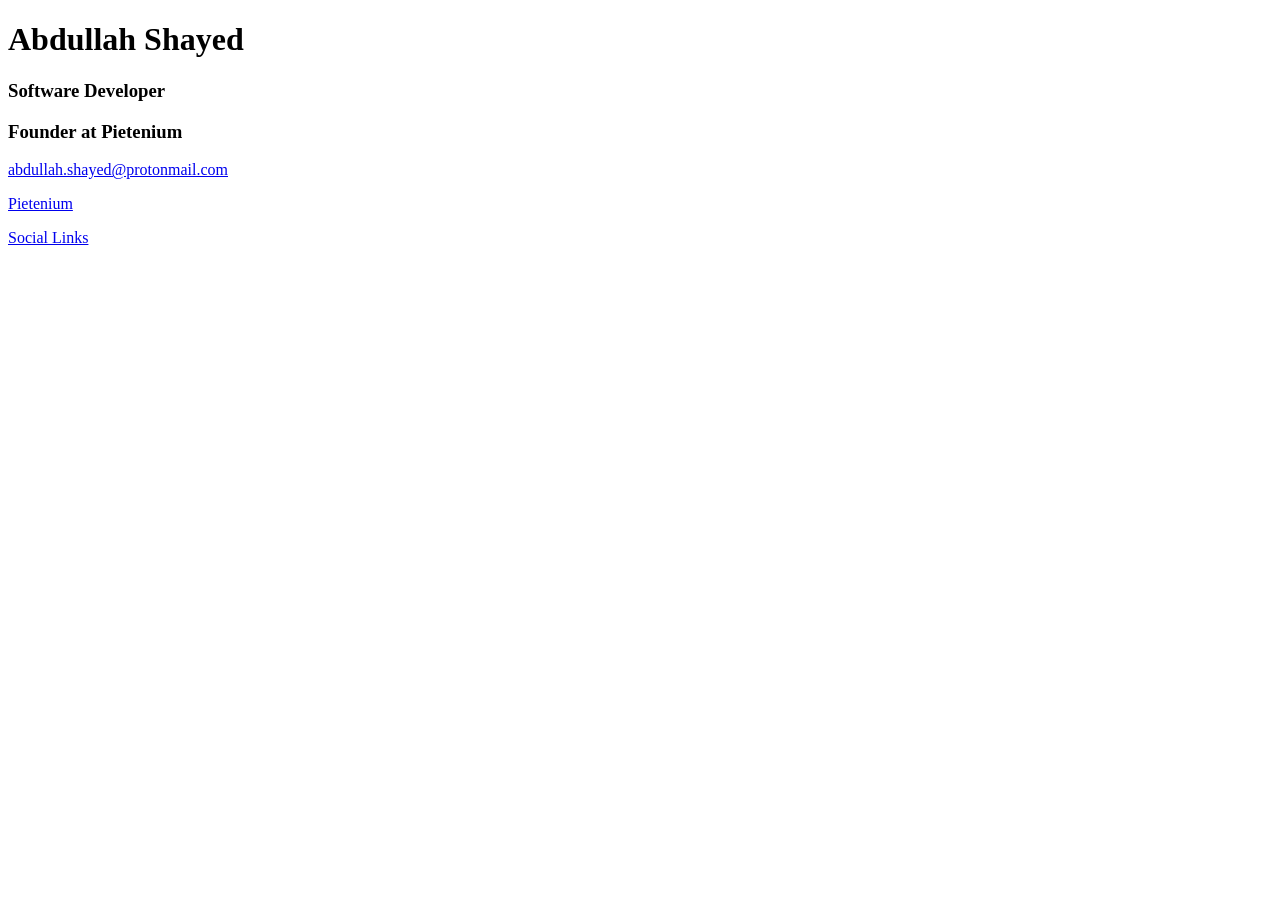
==== commit 1335d6ba: "feat: redesign personal portfolio and upgrade SEO Redesign homepage with a modern, responsive person" ====
--- a/index.html
+++ b/index.html
@@ -4,37 +4,43 @@
   <meta charset="utf-8">
   <meta name="viewport" content="width=device-width, initial-scale=1">
   <meta name="color-scheme" content="light">
-  <meta name="theme-color" content="#f8faf8">
-  <title>Abdullah Shayed — Full-Stack Web Developer & Software Engineer</title>
-  <meta name="description" content="Abdullah Shayed is a full-stack web developer working with MERN, Next.js, TypeScript and Python to build thoughtful web applications, APIs and digital products. He is interested in software engineering, product design and practical problem-solving. Explore his work, learning and professional links. Software engineering across the web stack, from frontend interfaces to backend systems and data integration. Scalable, maintainable and useful software built with clarity and intention. Flexible, practical and thoughtful engineering across the web stack. MERN, Next.js, TypeScript and Python. Explore Abdullah Shayed's work, learning and professional links. Authority">
-  <meta name="keywords" content="Software engineer, web developer, full-stack developer, MERN stack, Next.js, TypeScript, Python, frontend development, backend development, database integration, API development, software architecture, product design, practical problem-solving, Artificial Intelligence, Machine Learning, Abdullah Shayed, personal website, professional portfolio, GitHub, LinkedIn, social links, Python programming, JavaScript, React, Node.js, Express, MongoDB, Mongoose, REST APIs, Redis, Docker, Git, GitHub Actions, continuous integration, continuous deployment, web application development, digital product development, software engineering principles, clean code practices, maintainable codebase, scalable applications, user experience design, responsive web design, cross-browser compatibility, performance optimization, security best practices, software development lifecycle, agile methodologies, version control, collaborative development, open-source contributions, technical blog, coding tutorials, programming resources, software engineering community, professional networking, career development in software engineering, technology trends, emerging technologies, software development tools, programming languages, software engineering best practices, code reviews, debugging techniques, testing strategies, software documentation, project management in software development, software development frameworks, software design patterns, software development methodologies, continuous learning in software engineering, professional growth in technology industry, software engineering career opportunities, software development challenges, software engineering case studies, software development success stories, software engineering insights, software development tips and tricks, software engineering news and updates, software development conferences and events, software engineering podcasts and webinars, software development communities and forums, software engineering mentorship programs, software development certifications and training programs, software engineering job market trends, software development salary insights, software engineering career paths and specializations, software development portfolio building tips, software engineering interview preparation strategies, software development resume writing tips, software engineering networking opportunities, software development industry news and analysis, software engineering thought leadership, software development innovation and creativity, software engineering problem-solving techniques, software development project management best practices, software engineering team collaboration strategies, software development agile project management tools, software engineering continuous integration and deployment practices, software development code quality assurance techniques, software engineering performance optimization strategies, software development security best practices and guidelines, software engineering user experience design principles, software development responsive web design techniques, software engineering cross-browser compatibility testing methods, software development performance monitoring and optimization tools, software engineering security vulnerability assessment and mitigation strategies, software development lifecycle management best practices, software engineering agile methodologies implementation strategies, software development version control systems and workflows, software engineering collaborative development platforms and tools, software development open-source contributions and community engagement strategies, software engineering technical blogging and content creation tips, software development coding tutorials and educational resources recommendations, software engineering programming language selection criteria and considerations, software development framework evaluation and selection guidelines, software engineering design pattern implementation examples and best practices, software development testing strategies and methodologies overview, software engineering debugging techniques and troubleshooting approaches, software development documentation standards and best practices guidelines, software engineering project management methodologies and tools comparison, software development continuous learning and professional development strategies, software engineering career growth and advancement opportunities, software development industry trends and emerging technologies analysis, software engineering best practices for code reviews and collaboration, software development performance optimization techniques and tools overview, software engineering security best practices and guidelines for web applications, software development user experience design principles and usability testing methods, software engineering responsive web design techniques and cross-browser compatibility testing approaches, software development performance monitoring and optimization tools evaluation and selection criteria, software engineering security vulnerability assessment and mitigation strategies implementation guidelines, software development lifecycle management best practices and process improvement strategies, software engineering agile methodologies implementation strategies and case studies, software development version control systems and workflows best practices recommendations, software engineering collaborative development platforms and tools evaluation and selection criteria, software development open-source contributions and community engagement strategies best practices, software engineering technical blogging and content creation tips for personal branding, software development coding tutorials and educational resources recommendations for skill enhancement, software engineering programming language selection criteria and considerations for project requirements, software development framework evaluation and selection guidelines for efficient application development, software engineering design pattern implementation examples and best practices for maintainable codebase.">
+  <meta name="theme-color" content="#ffffff">
+
+  <title>Abdullah Shayed | Full-Stack Web Developer</title>
+ <meta name="description" content="Abdullah Shayed is a full-stack web developer working with MERN, Next.js, TypeScript and Python to build thoughtful web applications, APIs and digital products. He is interested in software engineering, product design and practical problem-solving. Explore his work, learning and professional links. Software engineering across the web stack, from frontend interfaces to backend systems and data integration. Scalable, maintainable and useful software built with clarity and intention. Flexible, practical and thoughtful engineering across the web stack. MERN, Next.js, TypeScript and Python. Explore Abdullah Shayed's work, learning and professional links. Authority">
+ <meta name="keywords" content="Software Engineer, Full-Stack Web Developer, MERN Stack, Next.js, TypeScript, Python, Web Applications, APIs, Digital Products, Software Engineering, Product Design, Problem-Solving, Frontend Development, Backend Development, Data Integration, Scalable Software, Maintainable Software, Practical Engineering, Thoughtful Engineering, Web Development, Abdullah Shayed, Professional Links, Learning Resources, Software Development, Web Stack, Clarity in Code, Intention in Design, Flexible Engineering, Practical Solutions, Technical Expertise, Coding Best Practices, Software Architecture, User Experience Design, Web Technologies, Programming Languages, Software Solutions, Digital Innovation, Fast and Efficient Development, Modern Web Development, Software Projects, Technical Skills, Engineering Principles, Web Design, Application Development, Code Quality, Software Maintenance, System Integration, Web Solutions, Technical Problem-Solving, Software Best Practices, Web Application Development, Full-Stack Development, Software Design Patterns, Web Development Tools, Programming Techniques, Software Optimization, User-Centered Design, Agile Development, Continuous Integration and Deployment, AI and Machine Learning, Cloud Computing, DevOps Practices, Software Testing, Code Review, Software Documentation, Open Source Contributions, Web Development Frameworks, Software Development Lifecycle, Technical Leadership, Software Project Management, Web Application Security, Performance Optimization, Responsive Design, Cross-Browser Compatibility, Mobile-First Development, API Development and Integration, Database Management, Version Control Systems, Git and GitHub, Software Development Methodologies, Technical Problem-Solving Skills">
+  
   <meta name="author" content="Abdullah Shayed">
   <meta name="robots" content="index, follow, max-image-preview:large, max-snippet:-1, max-video-preview:-1">
   <meta name="referrer" content="strict-origin-when-cross-origin">
+
   <link rel="canonical" href="https://heyabdullahbruh.github.io/">
   <link rel="icon" href="/hislogo.svg" type="image/svg+xml">
   <link rel="preload" as="image" href="/hisOg.jpg" fetchpriority="high">
-  <link rel="stylesheet" href="/index.css">
 
+  <!-- Open Graph: link previews -->
   <meta property="og:type" content="website">
   <meta property="og:site_name" content="Abdullah Shayed">
   <meta property="og:locale" content="en_US">
-  <meta property="og:title" content="Abdullah Shayed — Full-Stack Web Developer">
-  <meta property="og:description" content="Full-stack web development across MERN, Next.js, TypeScript and Python. Explore Abdullah Shayed's engineering interests, work and professional links.">
+  <meta property="og:title" content="Abdullah Shayed | Full-Stack Web Developer">
+  <meta property="og:description" content="Abdullah Shayed is a full-stack web developer. Explore his professional profiles, contact him, and visit Pietenium.">
   <meta property="og:url" content="https://heyabdullahbruh.github.io/">
   <meta property="og:image" content="https://heyabdullahbruh.github.io/hisOg.jpg">
   <meta property="og:image:secure_url" content="https://heyabdullahbruh.github.io/hisOg.jpg">
   <meta property="og:image:type" content="image/jpeg">
   <meta property="og:image:width" content="1200">
   <meta property="og:image:height" content="630">
-  <meta property="og:image:alt" content="Abdullah Shayed, Full-Stack Web Developer. MERN, Next.js, TypeScript and Python, with a clean software-engineering illustration.">
+  <meta property="og:image:alt" content="A clean software-engineering illustration featuring a laptop, application interfaces, cloud services, and database elements in green, blue, and gold on a white background.">
 
+  <!-- X card: large image preview -->
   <meta name="twitter:card" content="summary_large_image">
-  <meta name="twitter:title" content="Abdullah Shayed — Full-Stack Web Developer">
-  <meta name="twitter:description" content="Full-stack web development across MERN, Next.js, TypeScript and Python. Explore Abdullah Shayed's engineering interests, work and professional links.">
+  <meta name="twitter:title" content="Abdullah Shayed | Full-Stack Web Developer">
+  <meta name="twitter:description" content="Abdullah Shayed is a full-stack web developer. Explore his professional profiles, contact him, and visit Pietenium.">
   <meta name="twitter:image" content="https://heyabdullahbruh.github.io/hisOg.jpg">
-  <meta name="twitter:image:alt" content="Abdullah Shayed — Full-Stack Web Developer">
+  <meta name="twitter:image:alt" content="A clean software-engineering illustration in green, blue, and gold on a white background.">
+  <meta name="twitter:creator" content="@abdullah_shayed">
 
+  <!-- Structured data: the page describes Abdullah Shayed and his website. -->
   <script type="application/ld+json">
   {
     "@context": "https://schema.org",
@@ -61,114 +67,38 @@
         "url": "https://heyabdullahbruh.github.io/",
         "name": "Abdullah Shayed",
         "inLanguage": "en",
-        "publisher": { "@id": "https://heyabdullahbruh.github.io/#person" }
+        "publisher": {
+          "@id": "https://heyabdullahbruh.github.io/#person"
+        }
       },
       {
         "@type": "ProfilePage",
-        "@id": "https://heyabdullahbruh.github.io/#profile",
+        "@id": "https://heyabdullahbruh.github.io/#profilepage",
         "url": "https://heyabdullahbruh.github.io/",
-        "name": "Abdullah Shayed — Full-Stack Web Developer",
-        "isPartOf": { "@id": "https://heyabdullahbruh.github.io/#website" },
-        "mainEntity": { "@id": "https://heyabdullahbruh.github.io/#person" },
+        "name": "Abdullah Shayed | Full-Stack Web Developer",
+        "isPartOf": {
+          "@id": "https://heyabdullahbruh.github.io/#website"
+        },
+        "mainEntity": {
+          "@id": "https://heyabdullahbruh.github.io/#person"
+        },
         "inLanguage": "en"
       }
     ]
   }
   </script>
-  <script src="/index.js" defer></script>
 </head>
 <body>
-  <a class="skip-link" href="#main-content">Skip to content</a>
-  <div class="ambient ambient-one" aria-hidden="true"></div>
-  <div class="ambient ambient-two" aria-hidden="true"></div>
-
-  <header class="site-header" id="top">
-    <nav class="nav-wrap" aria-label="Main navigation">
-      <a class="brand-mark" href="/" aria-label="Abdullah Shayed home"><span>AS</span><i>.</i></a>
-      <div class="nav-links">
-        <a href="#about">About</a>
-        <a href="#engineering">Engineering</a>
-        <a href="#toolkit">Toolkit</a>
-        <a href="https://github.com/heyAbdullahBruh" target="_blank" rel="noopener noreferrer">GitHub <span aria-hidden="true">↗</span></a>
-      </div>
-      <a class="nav-contact" href="mailto:abdullah.shayed@protonmail.com">Let's connect <span aria-hidden="true">↗</span></a>
-    </nav>
+  <header>
+    <h1>Abdullah Shayed</h1>
+    <h3>Software Developer</h3>
+    <h3>Founder at Pietenium</h3>
   </header>
 
-  <main id="main-content">
-    <section class="hero section-shell" aria-labelledby="hero-title">
-      <div class="hero-copy reveal">
-        <p class="eyebrow"><span class="eyebrow-line"></span> PERSONAL WEBSITE <span class="eyebrow-dot">/</span> SOFTWARE ENGINEERING</p>
-        <p class="hero-intro">Hello, I'm</p>
-        <h1 id="hero-title">Abdullah<br><span>Shayed.</span></h1>
-        <p class="hero-role">Full-Stack Web Developer</p>
-        <p class="hero-description">I work across the web stack, turning product ideas and business needs into carefully structured applications, useful interfaces and dependable backend systems.</p>
-        <div class="hero-tags" aria-label="Primary technologies">
-          <span>MERN</span><span>Next.js</span><span>TypeScript</span><span>Python</span>
-        </div>
-        <div class="hero-actions">
-          <a class="button button-primary" href="https://github.com/heyAbdullahBruh" target="_blank" rel="noopener noreferrer">Explore my GitHub <span aria-hidden="true">↗</span></a>
-          <a class="button button-secondary" href="/socials.html">Find my links <span aria-hidden="true">↗</span></a>
-        </div>
-        <p class="hero-note"><span class="note-dot"></span> Focused on building useful software and getting the details right.</p>
-      </div>
-
-      <div class="hero-visual reveal" data-tilt aria-label="Illustration of software engineering layers">
-        <div class="visual-orbit orbit-a" aria-hidden="true"></div>
-        <div class="visual-orbit orbit-b" aria-hidden="true"></div>
-        <div class="visual-cross cross-a" aria-hidden="true">+</div>
-        <div class="visual-cross cross-b" aria-hidden="true">+</div>
-        <div class="float-label label-api"><span class="label-pulse"></span> API / SERVICES</div>
-        <div class="float-label label-db">DATABASE <b>●</b></div>
-        <div class="stack-window window-back" aria-hidden="true"><div class="window-top"><i></i><i></i><i></i><span>application layer</span></div><div class="window-lines"><b></b><b></b><b></b></div></div>
-        <div class="stack-window window-front" aria-hidden="true">
-          <div class="window-top"><i></i><i></i><i></i><span>engineering.js</span></div>
-          <div class="code-area"><span class="code-line"><em>const</em> product = {</span><span class="code-line indent"><em>idea:</em> <strong>"clear"</strong>,</span><span class="code-line indent"><em>design:</em> <strong>"thoughtful"</strong>,</span><span class="code-line indent"><em>build:</em> <strong>"maintainable"</strong></span><span class="code-line">};</span><span class="code-cursor"></span></div>
-          <div class="window-bottom"><span>FRONTEND</span><span>BACKEND</span><span>DATA</span></div>
-        </div>
-        <div class="visual-node node-green" aria-hidden="true"></div><div class="visual-node node-gold" aria-hidden="true"></div>
-        <div class="visual-caption"><span>01</span><span>FROM CONCEPT TO IMPLEMENTATION</span></div>
-      </div>
-      <div class="hero-bottomline" aria-hidden="true"><span>BUILD WITH INTENTION</span><span class="bottom-rule"></span><span>LEARN · DESIGN · ENGINEER</span></div>
-    </section>
-
-    <section class="intro-strip section-shell" aria-label="Development philosophy">
-      <p>Good software is more than code.</p><span aria-hidden="true">✳</span><p>It is clarity, structure and thoughtful execution.</p>
-    </section>
-
-    <section class="content-section section-shell" id="about" aria-labelledby="about-title">
-      <div class="section-head reveal"><p class="section-kicker">01 / THE PERSON</p><h2 id="about-title">Curious by nature.<br><span>Engineer by practice.</span></h2></div>
-      <div class="about-layout">
-        <div class="about-lead reveal"><span class="quote-mark">“</span><p>I enjoy understanding how a product should work, how its pieces connect, and how to turn those requirements into clean, useful software.</p></div>
-        <div class="about-detail reveal"><p>My work and learning span frontend development, backend systems, databases, APIs and application architecture. I use the JavaScript ecosystem extensively, especially the MERN stack and Next.js, while continuing to explore Python and machine learning.</p><p>I value clear requirements, maintainable implementation, practical problem-solving and interfaces that make sense to the people using them.</p><a class="text-link" href="https://github.com/heyAbdullahBruh" target="_blank" rel="noopener noreferrer">See what I'm learning and building <span aria-hidden="true">↗</span></a></div>
-      </div>
-    </section>
-
-    <section class="content-section section-shell" id="engineering" aria-labelledby="engineering-title">
-      <div class="section-head reveal"><p class="section-kicker">02 / ENGINEERING INTERESTS</p><h2 id="engineering-title">The layers I like<br><span>working across.</span></h2><p class="section-subtitle">A full-stack perspective — from the experience people see to the systems that support it.</p></div>
-      <div class="focus-grid">
-        <article class="focus-card focus-card-feature reveal"><div class="focus-number">01</div><div class="focus-icon icon-screen" aria-hidden="true"><span></span><span></span><span></span></div><h3>Frontend & product interfaces</h3><p>Building responsive interfaces and application experiences with React, Next.js, JavaScript and TypeScript.</p><div class="focus-tags"><span>React</span><span>Next.js</span><span>UI engineering</span></div><div class="focus-card-foot"><span>THE EXPERIENCE LAYER</span><span>↗</span></div></article>
-        <article class="focus-card reveal"><div class="focus-number">02</div><div class="focus-icon icon-server" aria-hidden="true"><i></i><i></i><i></i></div><h3>Backend & application systems</h3><p>Working with server-side logic, REST APIs, authentication flows, application structure and data handling.</p><div class="focus-tags"><span>Node.js</span><span>Express</span><span>REST APIs</span></div><div class="focus-card-foot"><span>THE LOGIC LAYER</span><span>↗</span></div></article>
-        <article class="focus-card reveal"><div class="focus-number">03</div><div class="focus-icon icon-data" aria-hidden="true"><i></i><i></i><i></i></div><h3>Data & integration</h3><p>Connecting applications to databases and external services with attention to consistency and useful workflows.</p><div class="focus-tags"><span>MongoDB</span><span>Mongoose</span><span>Integrations</span></div><div class="focus-card-foot"><span>THE DATA LAYER</span><span>↗</span></div></article>
-      </div>
-    </section>
-
-    <section class="toolkit-section" id="toolkit" aria-labelledby="toolkit-title">
-      <div class="section-shell toolkit-layout">
-        <div class="toolkit-copy reveal"><p class="section-kicker">03 / TOOLKIT</p><h2 id="toolkit-title">Tools are useful.<br><span>Understanding matters more.</span></h2><p>These are technologies and areas that appear in my development work and ongoing learning. The list is a snapshot, not a claim that every tool is used at the same depth.</p><a class="text-link" href="https://github.com/heyAbdullahBruh" target="_blank" rel="noopener noreferrer">Explore repositories <span aria-hidden="true">↗</span></a></div>
-        <div class="toolkit-panel reveal"><div class="toolkit-group"><p>WEB DEVELOPMENT</p><div class="tool-pills"><span>JavaScript</span><span>TypeScript</span><span>React</span><span>Next.js</span><span>HTML</span><span>CSS</span></div></div><div class="toolkit-group"><p>BACKEND & DATA</p><div class="tool-pills"><span>Node.js</span><span>Express</span><span>MongoDB</span><span>Mongoose</span><span>REST APIs</span><span>Redis</span></div></div><div class="toolkit-group"><p>TOOLS & EXPLORATION</p><div class="tool-pills"><span>Git</span><span>GitHub</span><span>Docker</span><span>Python</span><span>Machine learning</span></div></div><div class="toolkit-foot"><span class="toolkit-orbit">✳</span><span>ALWAYS LEARNING. ALWAYS REFINING.</span></div></div>
-      </div>
-    </section>
-
-    <section class="pietenium-section section-shell" aria-labelledby="pietenium-title">
-      <div class="pietenium-panel reveal"><div class="pietenium-mark" aria-hidden="true">P<span>.</span></div><div class="pietenium-copy"><p class="section-kicker">04 / PROFESSIONAL CONTEXT</p><h2 id="pietenium-title">Building with <span>Pietenium.</span></h2><p>Pietenium is a software development studio focused on custom web applications, business platforms, dashboards and digital experiences. Explore the company website to learn more about its work and services.</p><div class="pietenium-actions"><a class="button button-light" href="https://pietenium.vercel.app/" target="_blank" rel="noopener noreferrer">Visit Pietenium <span aria-hidden="true">↗</span></a><a class="button button-outline-light" href="https://www.linkedin.com/company/pietenium/" target="_blank" rel="noopener noreferrer">Company LinkedIn <span aria-hidden="true">↗</span></a></div></div><div class="pietenium-orbit" aria-hidden="true"><div class="orbit-ring ring-one"></div><div class="orbit-ring ring-two"></div><div class="orbit-center">P</div><i></i><b></b></div></div>
-    </section>
-
-    <section class="contact-section section-shell" id="contact" aria-labelledby="contact-title">
-      <div class="contact-panel reveal"><div><p class="section-kicker">05 / STAY CONNECTED</p><h2 id="contact-title">Let's make something<br><span>thoughtful.</span></h2><p>For professional conversations, collaboration or questions, reach me through email or explore my social profiles.</p></div><div class="contact-actions"><a class="button button-primary" href="mailto:abdullah.shayed@protonmail.com">Email Abdullah <span aria-hidden="true">↗</span></a><a class="button button-secondary" href="/socials.html">All social links <span aria-hidden="true">↗</span></a><span class="contact-address">abdullah.shayed@protonmail.com</span></div></div>
-    </section>
+  <main>
+    <p><a href="mailto:abdullah.shayed@protonmail.com">abdullah.shayed@protonmail.com</a></p>
+    <p><a href="https://pietenium.vercel.app/">Pietenium</a></p>
+    <p><a href="/socials.html">Social Links</a></p>
   </main>
-
-  <footer class="site-footer section-shell"><a class="footer-brand" href="#top">ABDULLAH SHAYED<span>.</span></a><p>Personal website · Full-Stack Web Developer</p><div><a href="/socials.html">Socials</a><a href="https://github.com/heyAbdullahBruh" target="_blank" rel="noopener noreferrer">GitHub ↗</a></div></footer>
 </body>
 </html>
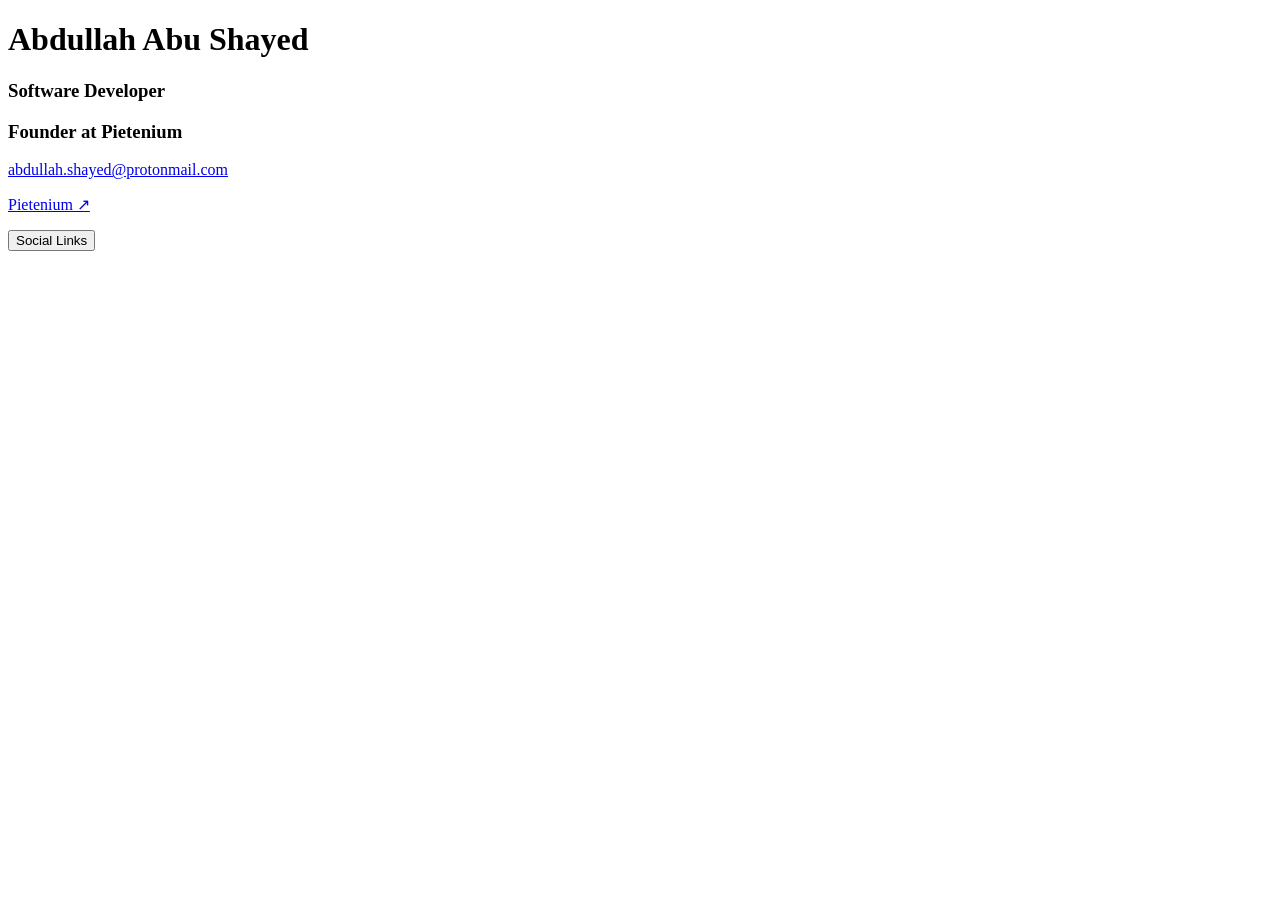
==== commit 2a164aa8: "CHnage personal Info and social account username" ====
--- a/index.html
+++ b/index.html
@@ -6,9 +6,9 @@
   <meta name="color-scheme" content="light">
   <meta name="theme-color" content="#ffffff">
 
-  <title>Abdullah Shayed | Full-Stack Web Developer</title>
- <meta name="description" content="Abdullah Shayed is a full-stack web developer working with MERN, Next.js, TypeScript and Python to build thoughtful web applications, APIs and digital products. He is interested in software engineering, product design and practical problem-solving. Explore his work, learning and professional links. Software engineering across the web stack, from frontend interfaces to backend systems and data integration. Scalable, maintainable and useful software built with clarity and intention. Flexible, practical and thoughtful engineering across the web stack. MERN, Next.js, TypeScript and Python. Explore Abdullah Shayed's work, learning and professional links. Authority">
- <meta name="keywords" content="Software Engineer, Full-Stack Web Developer, MERN Stack, Next.js, TypeScript, Python, Web Applications, APIs, Digital Products, Software Engineering, Product Design, Problem-Solving, Frontend Development, Backend Development, Data Integration, Scalable Software, Maintainable Software, Practical Engineering, Thoughtful Engineering, Web Development, Abdullah Shayed, Professional Links, Learning Resources, Software Development, Web Stack, Clarity in Code, Intention in Design, Flexible Engineering, Practical Solutions, Technical Expertise, Coding Best Practices, Software Architecture, User Experience Design, Web Technologies, Programming Languages, Software Solutions, Digital Innovation, Fast and Efficient Development, Modern Web Development, Software Projects, Technical Skills, Engineering Principles, Web Design, Application Development, Code Quality, Software Maintenance, System Integration, Web Solutions, Technical Problem-Solving, Software Best Practices, Web Application Development, Full-Stack Development, Software Design Patterns, Web Development Tools, Programming Techniques, Software Optimization, User-Centered Design, Agile Development, Continuous Integration and Deployment, AI and Machine Learning, Cloud Computing, DevOps Practices, Software Testing, Code Review, Software Documentation, Open Source Contributions, Web Development Frameworks, Software Development Lifecycle, Technical Leadership, Software Project Management, Web Application Security, Performance Optimization, Responsive Design, Cross-Browser Compatibility, Mobile-First Development, API Development and Integration, Database Management, Version Control Systems, Git and GitHub, Software Development Methodologies, Technical Problem-Solving Skills">
+  <title>Abdullah Shayed | Software Developer</title>
+ <meta name="description" content="Abdullah Shayed is a Software developer working with MERN, Next.js, TypeScript and Python to build thoughtful web applications, APIs and digital products. He is interested in software engineering, product design and practical problem-solving. Explore his work, learning and professional links. Software engineering across the web stack, from frontend interfaces to backend systems and data integration. Scalable, maintainable and useful software built with clarity and intention. Flexible, practical and thoughtful engineering across the web stack. MERN, Next.js, TypeScript and Python. Explore Abdullah Shayed's work, learning and professional links. Authority">
+ <meta name="keywords" content="Software Engineer, Software Developer, MERN Stack, Next.js, TypeScript, Python, Web Applications, APIs, Digital Products, Software Engineering, Product Design, Problem-Solving, Frontend Development, Backend Development, Data Integration, Scalable Software, Maintainable Software, Practical Engineering, Thoughtful Engineering, Web Development, Abdullah Shayed, Professional Links, Learning Resources, Software Development, Web Stack, Clarity in Code, Intention in Design, Flexible Engineering, Practical Solutions, Technical Expertise, Coding Best Practices, Software Architecture, User Experience Design, Web Technologies, Programming Languages, Software Solutions, Digital Innovation, Fast and Efficient Development, Modern Web Development, Software Projects, Technical Skills, Engineering Principles, Web Design, Application Development, Code Quality, Software Maintenance, System Integration, Web Solutions, Technical Problem-Solving, Software Best Practices, Web Application Development, Full-Stack Development, Software Design Patterns, Web Development Tools, Programming Techniques, Software Optimization, User-Centered Design, Agile Development, Continuous Integration and Deployment, AI and Machine Learning, Cloud Computing, DevOps Practices, Software Testing, Code Review, Software Documentation, Open Source Contributions, Web Development Frameworks, Software Development Lifecycle, Technical Leadership, Software Project Management, Web Application Security, Performance Optimization, Responsive Design, Cross-Browser Compatibility, Mobile-First Development, API Development and Integration, Database Management, Version Control Systems, Git and GitHub, Software Development Methodologies, Technical Problem-Solving Skills">
   
   <meta name="author" content="Abdullah Shayed">
   <meta name="robots" content="index, follow, max-image-preview:large, max-snippet:-1, max-video-preview:-1">
@@ -22,8 +22,8 @@
   <meta property="og:type" content="website">
   <meta property="og:site_name" content="Abdullah Shayed">
   <meta property="og:locale" content="en_US">
-  <meta property="og:title" content="Abdullah Shayed | Full-Stack Web Developer">
-  <meta property="og:description" content="Abdullah Shayed is a full-stack web developer. Explore his professional profiles, contact him, and visit Pietenium.">
+  <meta property="og:title" content="Abdullah Abu Shayed | Software Developer">
+  <meta property="og:description" content="Abdullah Abu Shayed is a Software developer. Explore his professional profiles, contact him, and visit Pietenium.">
   <meta property="og:url" content="https://heyabdullahbruh.github.io/">
   <meta property="og:image" content="https://heyabdullahbruh.github.io/hisOg.jpg">
   <meta property="og:image:secure_url" content="https://heyabdullahbruh.github.io/hisOg.jpg">
@@ -34,13 +34,13 @@
 
   <!-- X card: large image preview -->
   <meta name="twitter:card" content="summary_large_image">
-  <meta name="twitter:title" content="Abdullah Shayed | Full-Stack Web Developer">
-  <meta name="twitter:description" content="Abdullah Shayed is a full-stack web developer. Explore his professional profiles, contact him, and visit Pietenium.">
+  <meta name="twitter:title" content="Abdullah Abu Shayed | Software Developer">
+  <meta name="twitter:description" content="Abdullah Abu Shayed is a Software developer. Explore his professional profiles, contact him, and visit Pietenium.">
   <meta name="twitter:image" content="https://heyabdullahbruh.github.io/hisOg.jpg">
   <meta name="twitter:image:alt" content="A clean software-engineering illustration in green, blue, and gold on a white background.">
   <meta name="twitter:creator" content="@abdullah_shayed">
 
-  <!-- Structured data: the page describes Abdullah Shayed and his website. -->
+  <!-- Structured data: the page describes Abdullah Abu Shayed and his website. -->
   <script type="application/ld+json">
   {
     "@context": "https://schema.org",
@@ -48,15 +48,15 @@
       {
         "@type": "Person",
         "@id": "https://heyabdullahbruh.github.io/#person",
-        "name": "Abdullah Shayed",
+        "name": "Abdullah Abu Shayed",
         "url": "https://heyabdullahbruh.github.io/",
         "email": "abdullah.shayed@protonmail.com",
-        "jobTitle": "Full-Stack Web Developer",
+        "jobTitle": "Software Developer",
         "image": "https://heyabdullahbruh.github.io/hisOg.jpg",
         "sameAs": [
           "https://github.com/heyAbdullahBruh",
           "https://www.linkedin.com/in/heyabdullahbro/",
-          "https://www.instagram.com/abdullah_shayed/",
+          "https://www.instagram.com/actual.abdullah/",
           "https://x.com/abdullah_shayed",
           "https://orcid.org/0009-0007-9319-9408"
         ]
@@ -75,7 +75,7 @@
         "@type": "ProfilePage",
         "@id": "https://heyabdullahbruh.github.io/#profilepage",
         "url": "https://heyabdullahbruh.github.io/",
-        "name": "Abdullah Shayed | Full-Stack Web Developer",
+        "name": "Abdullah Shayed | Software Developer",
         "isPartOf": {
           "@id": "https://heyabdullahbruh.github.io/#website"
         },
@@ -90,15 +90,15 @@
 </head>
 <body>
   <header>
-    <h1>Abdullah Shayed</h1>
+    <h1>Abdullah Abu Shayed</h1>
     <h3>Software Developer</h3>
     <h3>Founder at Pietenium</h3>
   </header>
 
   <main>
     <p><a href="mailto:abdullah.shayed@protonmail.com">abdullah.shayed@protonmail.com</a></p>
-    <p><a href="https://pietenium.vercel.app/">Pietenium</a></p>
-    <p><a href="/socials.html">Social Links</a></p>
+    <p><a href="https://pietenium.vercel.app/">Pietenium ↗</a></p>
+    <p><a href="/socials.html"><button type="button">Social Links</button></a></p>
   </main>
 </body>
 </html>
